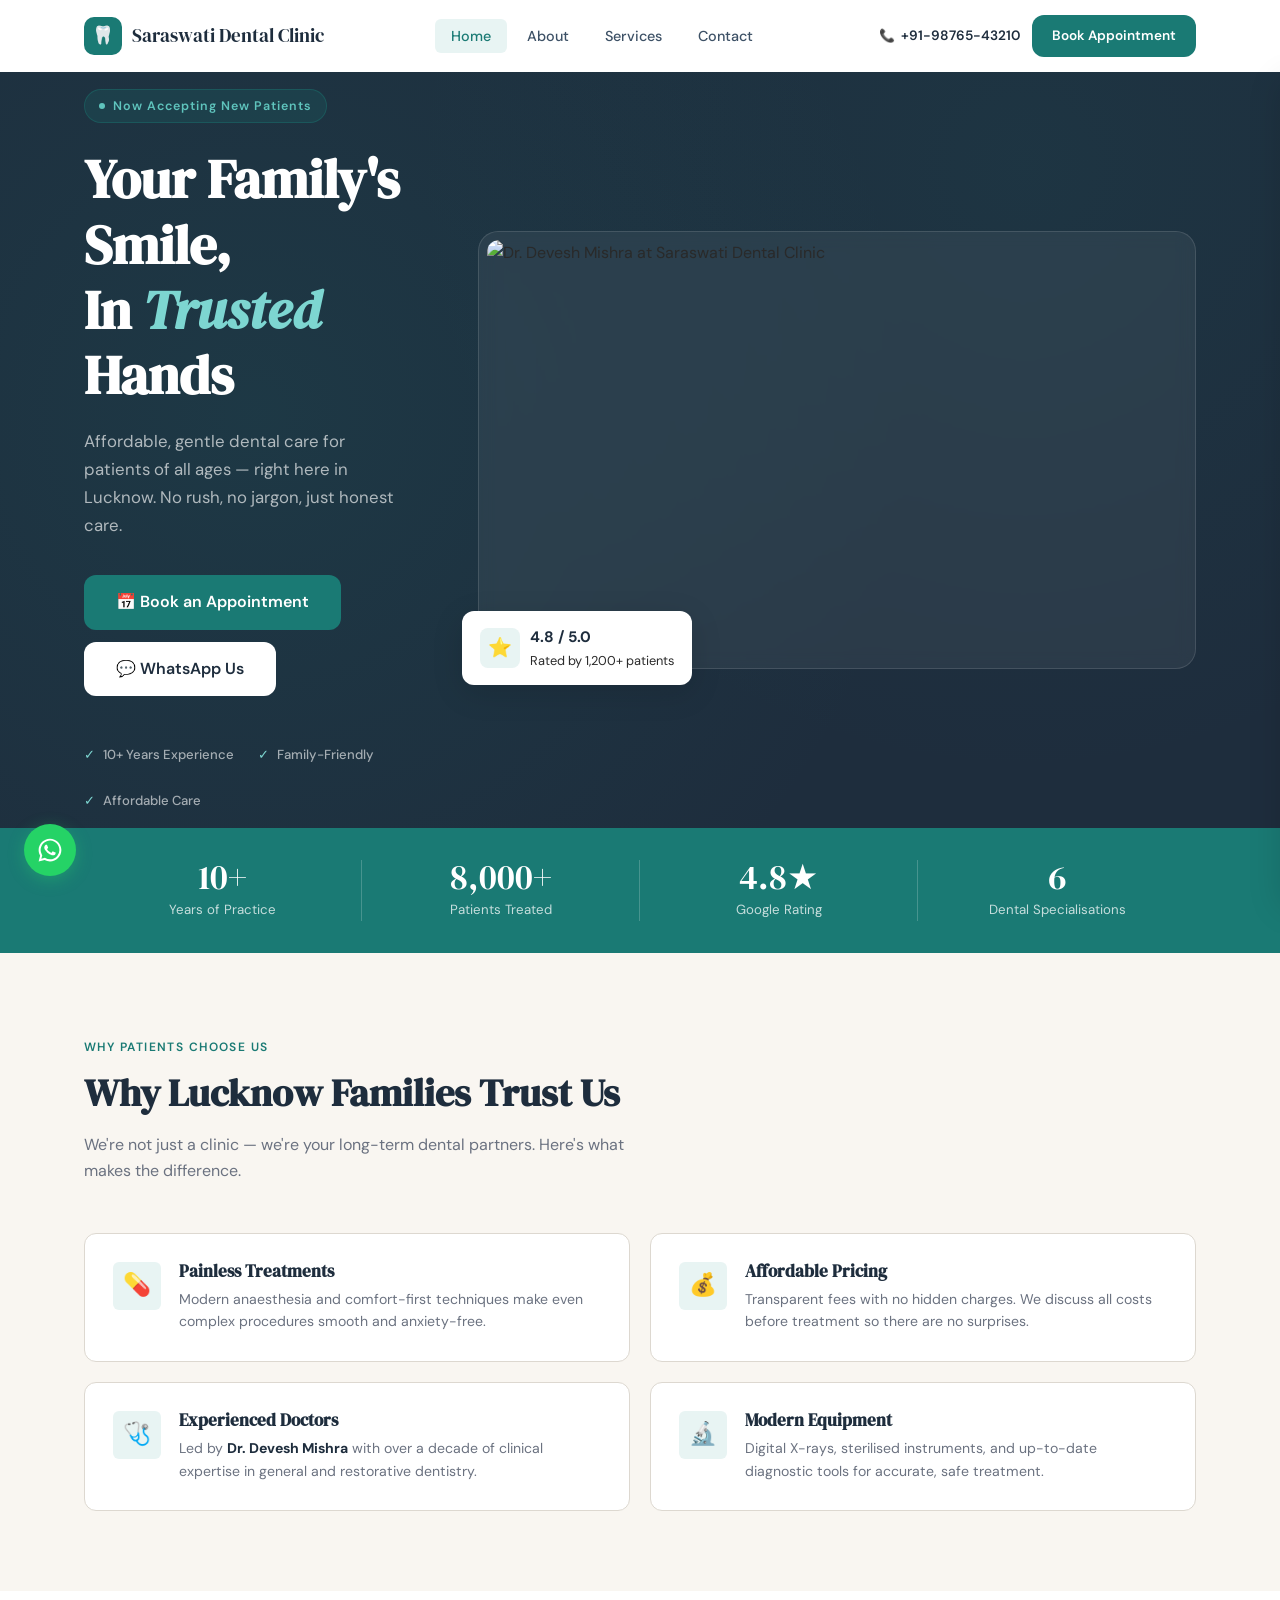
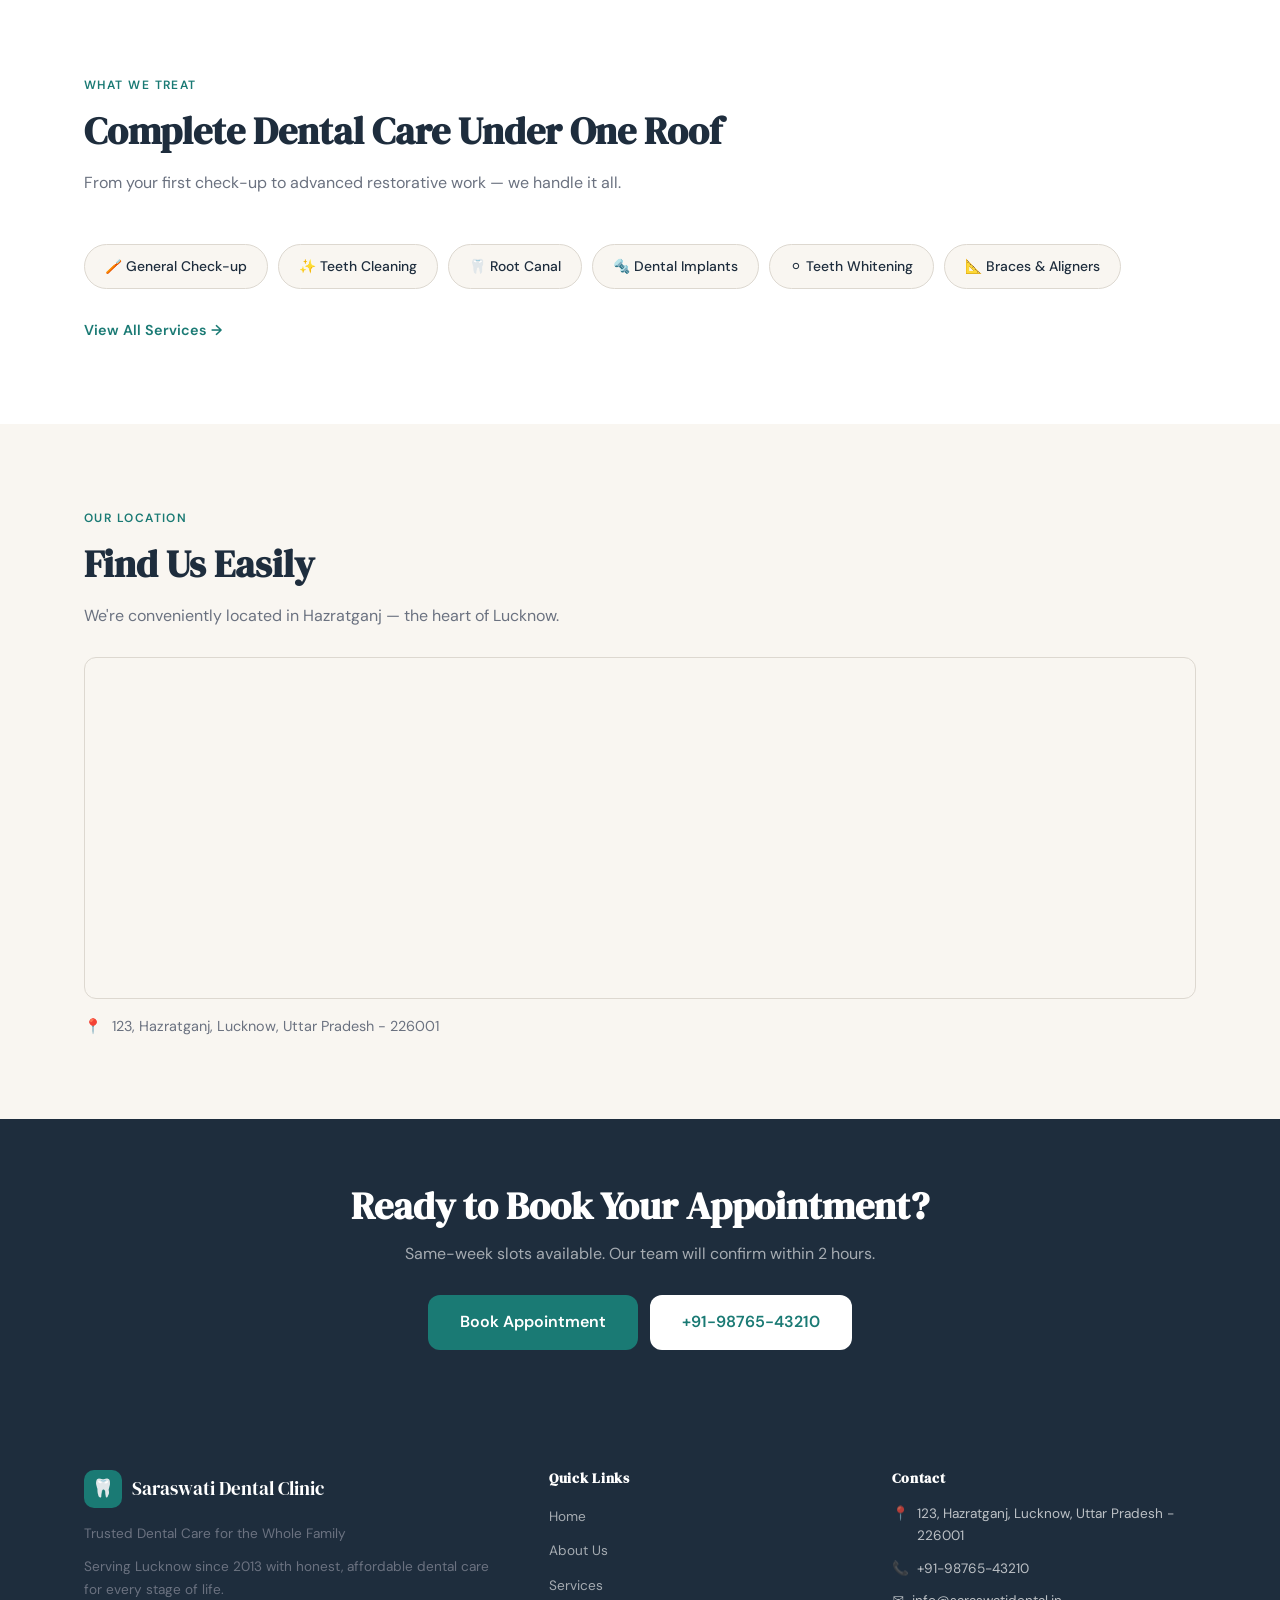
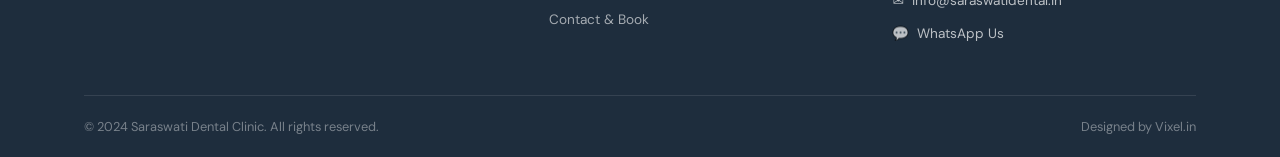
==== index.html @ aaf6c44b "Add files via upload" ====
<!DOCTYPE html>
<html lang="en">
<head>
  <meta charset="UTF-8" />
  <meta name="viewport" content="width=device-width, initial-scale=1.0" />
  <title>Saraswati Dental Clinic | Trusted Dental Care in Lucknow</title>
  <meta name="description" content="Saraswati Dental Clinic offers affordable, gentle dental care in Lucknow. From routine check-ups to advanced treatments — trusted by 8,000+ patients." />
  <link rel="stylesheet" href="style.css" />
  <link rel="preconnect" href="https://fonts.googleapis.com" />
  <link rel="preconnect" href="https://fonts.gstatic.com" crossorigin />
  <link href="https://fonts.googleapis.com/css2?family=DM+Serif+Display:ital@0;1&family=DM+Sans:wght@300;400;500;600&display=swap" rel="stylesheet" />
</head>
<body>

<!-- ═══ HEADER ═══════════════════════════════════════ -->
<header id="site-header">
  <div class="container">
    <nav class="nav-inner">
      <a href="index.html" class="nav-logo">
        <div class="logo-icon">🦷</div>
        <span data-config="businessName">Saraswati Dental</span>
      </a>

      <ul class="nav-links">
        <li><a href="index.html"   class="nav-link active">Home</a></li>
        <li><a href="about.html"   class="nav-link">About</a></li>
        <li><a href="services.html" class="nav-link">Services</a></li>
        <li><a href="contact.html" class="nav-link">Contact</a></li>
      </ul>

      <div class="nav-right">
        <a href="#" data-config-href="phone" class="nav-phone" data-config="phone">+91-98765-43210</a>
        <a href="contact.html" class="btn btn-primary" style="padding:10px 20px;font-size:0.85rem;">Book Appointment</a>
        <button class="burger" id="burger" aria-label="Toggle menu">
          <span></span><span></span><span></span>
        </button>
      </div>
    </nav>
  </div>
</header>

<div id="nav-overlay"></div>
<nav id="mobile-menu">
  <a href="index.html"    class="nav-link">Home</a>
  <a href="about.html"    class="nav-link">About</a>
  <a href="services.html" class="nav-link">Services</a>
  <a href="contact.html"  class="nav-link">Contact</a>
  <a href="contact.html"  class="btn btn-primary mobile-cta">Book Appointment</a>
  <a href="#" data-config-href="phone" class="btn btn-outline" style="margin-top:8px;" data-config="phone"></a>
</nav>

<!-- ═══ HERO ══════════════════════════════════════════ -->
<section class="hero">
  <div class="hero-bg"></div>
  <div class="hero-pattern"></div>
  <div class="container" style="width:100%">
    <div class="hero-inner">

      <div class="hero-content">
        <div class="hero-badge">Now Accepting New Patients</div>
        <h1 class="hero-title">Your Family's Smile,<br>In <em>Trusted</em> Hands</h1>
        <p class="hero-sub">Affordable, gentle dental care for patients of all ages — right here in Lucknow. No rush, no jargon, just honest care.</p>
        <div class="hero-ctas">
          <a href="contact.html" class="btn btn-primary" style="font-size:1rem;padding:14px 32px;">📅 Book an Appointment</a>
          <a href="#" data-config-href="whatsapp" class="btn btn-white" style="color:var(--slate);font-size:1rem;padding:14px 32px;">💬 WhatsApp Us</a>
        </div>
        <div class="hero-trust">
          <span class="trust-item">10+ Years Experience</span>
          <span class="trust-item">Family-Friendly</span>
          <span class="trust-item">Affordable Care</span>
        </div>
      </div>

      <div class="hero-image-col">
        <div class="hero-card">
          <img
            src="https://images.unsplash.com/photo-1606811971618-4486d14f3f99?w=700&q=75&auto=format&fit=crop"
            alt="Dr. Devesh Mishra at Saraswati Dental Clinic"
            loading="eager"
            width="700" height="420"
          />
        </div>
        <div class="hero-float-badge">
          <div class="badge-icon">⭐</div>
          <div class="badge-text">
            <strong>4.8 / 5.0</strong>
            Rated by 1,200+ patients
          </div>
        </div>
      </div>

    </div>
  </div>
</section>

<!-- ═══ STATS STRIP ════════════════════════════════════ -->
<div class="stats-strip">
  <div class="container">
    <div class="stats-grid">
      <div class="stat-item fade-in">
        <span class="stat-num">10+</span>
        <p class="stat-label">Years of Practice</p>
      </div>
      <div class="stat-item fade-in" data-delay="1">
        <span class="stat-num">8,000+</span>
        <p class="stat-label">Patients Treated</p>
      </div>
      <div class="stat-item fade-in" data-delay="2">
        <span class="stat-num">4.8★</span>
        <p class="stat-label">Google Rating</p>
      </div>
      <div class="stat-item fade-in" data-delay="3">
        <span class="stat-num">6</span>
        <p class="stat-label">Dental Specialisations</p>
      </div>
    </div>
  </div>
</div>

<!-- ═══ WHY CHOOSE US ══════════════════════════════════ -->
<section class="section why-section">
  <div class="container">
    <div class="fade-in">
      <span class="section-label">Why Patients Choose Us</span>
      <h2 class="section-title">Why Lucknow Families Trust Us</h2>
      <p class="section-sub">We're not just a clinic — we're your long-term dental partners. Here's what makes the difference.</p>
    </div>
    <div class="why-grid">
      <div class="why-card fade-in" data-delay="1">
        <div class="why-icon">💊</div>
        <div>
          <h3>Painless Treatments</h3>
          <p>Modern anaesthesia and comfort-first techniques make even complex procedures smooth and anxiety-free.</p>
        </div>
      </div>
      <div class="why-card fade-in" data-delay="2">
        <div class="why-icon">💰</div>
        <div>
          <h3>Affordable Pricing</h3>
          <p>Transparent fees with no hidden charges. We discuss all costs before treatment so there are no surprises.</p>
        </div>
      </div>
      <div class="why-card fade-in" data-delay="3">
        <div class="why-icon">🩺</div>
        <div>
          <h3>Experienced Doctors</h3>
          <p>Led by <strong style="color:var(--slate)">Dr. Devesh Mishra</strong> with over a decade of clinical expertise in general and restorative dentistry.</p>
        </div>
      </div>
      <div class="why-card fade-in" data-delay="4">
        <div class="why-icon">🔬</div>
        <div>
          <h3>Modern Equipment</h3>
          <p>Digital X-rays, sterilised instruments, and up-to-date diagnostic tools for accurate, safe treatment.</p>
        </div>
      </div>
    </div>
  </div>
</section>

<!-- ═══ SERVICES SNAPSHOT ══════════════════════════════ -->
<section class="section services-snap">
  <div class="container">
    <div class="fade-in">
      <span class="section-label">What We Treat</span>
      <h2 class="section-title">Complete Dental Care Under One Roof</h2>
      <p class="section-sub">From your first check-up to advanced restorative work — we handle it all.</p>
    </div>
    <div class="service-pills fade-in" data-delay="1">
      <span class="pill">🪥 General Check-up</span>
      <span class="pill">✨ Teeth Cleaning</span>
      <span class="pill">🦷 Root Canal</span>
      <span class="pill">🔩 Dental Implants</span>
      <span class="pill">⚪ Teeth Whitening</span>
      <span class="pill">📐 Braces &amp; Aligners</span>
    </div>
    <a href="services.html" class="view-all-link fade-in" data-delay="2">View All Services →</a>
  </div>
</section>

<!-- ═══ MAP SECTION ════════════════════════════════════ -->
<section class="section map-section">
  <div class="container">
    <div class="fade-in">
      <span class="section-label">Our Location</span>
      <h2 class="section-title">Find Us Easily</h2>
      <p class="section-sub" style="margin-bottom:28px;">We're conveniently located in Hazratganj — the heart of Lucknow.</p>
    </div>
    <div class="map-wrap fade-in" data-delay="1">
      <iframe
        data-config-map
        src="https://www.google.com/maps/embed?pb=!1m18!1m12!1m3!1d14239.80!2d80.9462!3d26.8467!2m3!1f0!2f0!3f0!3m2!1i1024!2i768!4f13.1!3m3!1m2!1s0x399bfd991f32b16b%3A0x93ccba8909978be7!2sHazratganj%2C%20Lucknow%2C%20Uttar%20Pradesh!5e0!3m2!1sen!2sin!4v1700000000000!5m2!1sen!2sin"
        allowfullscreen="" loading="lazy" referrerpolicy="no-referrer-when-downgrade"
        title="Saraswati Dental Clinic Location"
      ></iframe>
    </div>
    <p class="map-address" data-config="address">123, Hazratganj, Lucknow, Uttar Pradesh - 226001</p>
  </div>
</section>

<!-- ═══ CTA BAND ════════════════════════════════════════ -->
<section class="cta-band">
  <div class="container fade-in">
    <h2>Ready to Book Your Appointment?</h2>
    <p>Same-week slots available. Our team will confirm within 2 hours.</p>
    <div style="display:flex;gap:12px;justify-content:center;flex-wrap:wrap;">
      <a href="contact.html" class="btn btn-primary" style="font-size:1rem;padding:14px 32px;">Book Appointment</a>
      <a href="#" data-config-href="phone" class="btn btn-white" style="font-size:1rem;padding:14px 32px;" data-config="phone"></a>
    </div>
  </div>
</section>

<!-- ═══ FOOTER ═════════════════════════════════════════ -->
<footer class="site-footer">
  <div class="container">
    <div class="footer-grid">
      <div class="footer-brand">
        <div class="nav-logo" style="margin-bottom:14px;">
          <div class="logo-icon">🦷</div>
          <span data-config="businessName">Saraswati Dental Clinic</span>
        </div>
        <p data-config="tagline">Trusted Dental Care for the Whole Family</p>
        <p style="margin-top:10px;">Serving Lucknow since 2013 with honest, affordable dental care for every stage of life.</p>
      </div>
      <div class="footer-col">
        <h4>Quick Links</h4>
        <ul>
          <li><a href="index.html">Home</a></li>
          <li><a href="about.html">About Us</a></li>
          <li><a href="services.html">Services</a></li>
          <li><a href="contact.html">Contact &amp; Book</a></li>
        </ul>
      </div>
      <div class="footer-col">
        <h4>Contact</h4>
        <div class="footer-contact-item">📍 <span data-config="address">123, Hazratganj, Lucknow</span></div>
        <div class="footer-contact-item">📞 <a href="#" data-config-href="phone" data-config="phone">+91-98765-43210</a></div>
        <div class="footer-contact-item">✉️ <a href="#" data-config-href="email" data-config="email">info@saraswatidental.in</a></div>
        <div class="footer-contact-item">💬 <a href="#" data-config-href="whatsapp">WhatsApp Us</a></div>
      </div>
    </div>
    <div class="footer-bar">
      <span>© <span class="footer-year">2024</span> <span data-config="businessName">Saraswati Dental Clinic</span>. All rights reserved.</span>
      <span>Designed by <a href="https://vixel.in" target="_blank" rel="noopener">Vixel.in</a></span>
    </div>
  </div>
</footer>

<!-- Floating WhatsApp -->
<a href="#" data-config-href="whatsapp" class="wa-float" title="Chat on WhatsApp" aria-label="WhatsApp">
  <svg width="26" height="26" viewBox="0 0 32 32" fill="white" xmlns="http://www.w3.org/2000/svg">
    <path d="M16 2C8.268 2 2 8.268 2 16c0 2.493.68 4.83 1.86 6.84L2 30l7.36-1.83A13.94 13.94 0 0016 30c7.732 0 14-6.268 14-14S23.732 2 16 2zm0 25.5a11.44 11.44 0 01-5.83-1.6l-.42-.25-4.37 1.09 1.12-4.26-.28-.44A11.5 11.5 0 1116 27.5zm6.3-8.6c-.35-.17-2.06-1.01-2.38-1.13-.32-.12-.55-.17-.78.17-.23.35-.88 1.13-1.08 1.36-.2.23-.4.26-.75.09-.35-.17-1.47-.54-2.8-1.73-1.03-.92-1.73-2.06-1.93-2.41-.2-.35-.02-.54.15-.71.16-.16.35-.41.52-.62.17-.21.23-.35.35-.58.12-.23.06-.44-.03-.62-.09-.17-.78-1.88-1.07-2.57-.28-.68-.57-.58-.78-.59h-.66c-.23 0-.6.09-.92.44-.32.35-1.2 1.17-1.2 2.86s1.23 3.32 1.4 3.55c.17.23 2.43 3.7 5.88 5.19.82.35 1.46.56 1.96.72.82.26 1.57.22 2.16.13.66-.1 2.06-.84 2.35-1.66.29-.82.29-1.52.2-1.66-.09-.14-.32-.23-.67-.4z"/>
  </svg>
</a>

<script src="main.js"></script>
</body>
</html>
---- style.css ----
/* ===================================================
   SARASWATI DENTAL CLINIC — STARTER TIER
   Color Psychology: Teal (trust, health, calm) +
   Warm Ivory (cleanliness, comfort) + Slate (authority)
   =================================================== */

@import url('https://fonts.googleapis.com/css2?family=DM+Serif+Display:ital@0;1&family=DM+Sans:wght@300;400;500;600&display=swap');

/* ─── DESIGN TOKENS ─────────────────────────────── */
:root {
  --teal:        #1A7A74;
  --teal-dark:   #145F5A;
  --teal-light:  #E8F4F3;
  --slate:       #1E2D3D;
  --slate-mid:   #3D5166;
  --ivory:       #F9F6F1;
  --white:       #FFFFFF;
  --warm-grey:   #EEE9E2;
  --border:      #DDD8D0;
  --text:        #2A2A2A;
  --text-muted:  #6B7280;
  --coral:       #D4634A;
  --coral-light: #FDF1EE;
  --success:     #1A7A74;

  --font-heading: 'DM Serif Display', Georgia, serif;
  --font-body:    'DM Sans', system-ui, sans-serif;

  --radius-sm:  6px;
  --radius-md:  12px;
  --radius-lg:  20px;
  --radius-xl:  32px;

  --shadow-sm: 0 1px 3px rgba(0,0,0,0.08);
  --shadow-md: 0 4px 16px rgba(0,0,0,0.10);
  --shadow-lg: 0 8px 32px rgba(0,0,0,0.12);

  --max-w: 1160px;
  --nav-h: 72px;
}

/* ─── RESET ─────────────────────────────────────── */
*, *::before, *::after { box-sizing: border-box; margin: 0; padding: 0; }
html { scroll-behavior: smooth; font-size: 16px; }
body { font-family: var(--font-body); color: var(--text); background: var(--white); line-height: 1.65; -webkit-font-smoothing: antialiased; }
img { display: block; max-width: 100%; }
a { text-decoration: none; color: inherit; }
ul { list-style: none; }
button { cursor: pointer; border: none; background: none; font-family: inherit; }
input, select, textarea { font-family: inherit; }
.no-scroll { overflow: hidden; }

/* ─── LAYOUT ─────────────────────────────────────── */
.container { max-width: var(--max-w); margin: 0 auto; padding: 0 24px; }
.section { padding: 80px 0; }
.section-sm { padding: 56px 0; }

/* ─── TYPOGRAPHY ─────────────────────────────────── */
h1,h2,h3,h4 { font-family: var(--font-heading); line-height: 1.2; }
h1 { font-size: clamp(2rem, 5vw, 3.2rem); }
h2 { font-size: clamp(1.6rem, 3.5vw, 2.4rem); }
h3 { font-size: 1.25rem; }
p  { color: var(--text-muted); }

.section-label {
  display: inline-block;
  font-size: 0.75rem;
  font-weight: 600;
  letter-spacing: 0.12em;
  text-transform: uppercase;
  color: var(--teal);
  margin-bottom: 12px;
}
.section-title { color: var(--slate); margin-bottom: 16px; }
.section-sub   { max-width: 540px; margin-bottom: 48px; }

/* ─── SCROLL ANIMATIONS ──────────────────────────── */
.fade-in { opacity: 0; transform: translateY(24px); transition: opacity 0.6s ease, transform 0.6s ease; }
.fade-in.visible { opacity: 1; transform: translateY(0); }
.fade-in[data-delay="1"] { transition-delay: 0.1s; }
.fade-in[data-delay="2"] { transition-delay: 0.2s; }
.fade-in[data-delay="3"] { transition-delay: 0.3s; }
.fade-in[data-delay="4"] { transition-delay: 0.4s; }
.fade-in[data-delay="5"] { transition-delay: 0.5s; }

/* ─── BUTTONS ────────────────────────────────────── */
.btn {
  display: inline-flex; align-items: center; gap: 8px;
  padding: 13px 28px; border-radius: var(--radius-md);
  font-size: 0.9rem; font-weight: 600; transition: all 0.2s ease;
}
.btn-primary {
  background: var(--teal); color: var(--white);
}
.btn-primary:hover { background: var(--teal-dark); transform: translateY(-1px); box-shadow: 0 4px 12px rgba(26,122,116,0.3); }

.btn-outline {
  background: transparent; color: var(--teal);
  border: 2px solid var(--teal);
}
.btn-outline:hover { background: var(--teal); color: var(--white); }

.btn-white {
  background: var(--white); color: var(--teal);
}
.btn-white:hover { background: var(--ivory); }

.btn-coral { background: var(--coral); color: var(--white); }
.btn-coral:hover { background: #bf5540; transform: translateY(-1px); }

/* ─── HEADER / NAV ───────────────────────────────── */
#site-header {
  position: fixed; top: 0; left: 0; right: 0; z-index: 1000;
  height: var(--nav-h);
  background: var(--white);
  border-bottom: 1px solid transparent;
  transition: border-color 0.3s, box-shadow 0.3s;
}
#site-header.scrolled {
  border-color: var(--border);
  box-shadow: var(--shadow-sm);
}
.nav-inner {
  height: var(--nav-h); display: flex; align-items: center;
  justify-content: space-between; gap: 32px;
}
.nav-logo {
  display: flex; align-items: center; gap: 10px;
  font-family: var(--font-heading); font-size: 1.2rem; color: var(--slate);
}
.nav-logo .logo-icon {
  width: 38px; height: 38px; background: var(--teal);
  border-radius: 10px; display: flex; align-items: center;
  justify-content: center; font-size: 1.1rem;
}
.nav-links {
  display: flex; align-items: center; gap: 4px;
}
.nav-link {
  padding: 8px 16px; border-radius: var(--radius-sm);
  font-size: 0.9rem; font-weight: 500; color: var(--slate-mid);
  transition: color 0.2s, background 0.2s;
}
.nav-link:hover, .nav-link.active { color: var(--teal); background: var(--teal-light); }
.nav-right { display: flex; align-items: center; gap: 12px; }
.nav-phone {
  font-size: 0.85rem; font-weight: 600; color: var(--slate);
  display: flex; align-items: center; gap: 6px;
}
.nav-phone::before { content: '📞'; font-size: 0.8rem; }

/* Burger */
.burger {
  display: none; flex-direction: column; justify-content: center;
  gap: 5px; width: 36px; height: 36px; padding: 4px;
}
.burger span {
  display: block; height: 2px; background: var(--slate);
  border-radius: 2px; transition: all 0.3s ease;
}
.burger.open span:nth-child(1) { transform: rotate(45deg) translate(5px, 5px); }
.burger.open span:nth-child(2) { opacity: 0; }
.burger.open span:nth-child(3) { transform: rotate(-45deg) translate(5px, -5px); }

/* Mobile menu */
#nav-overlay {
  display: none; position: fixed; inset: 0; background: rgba(30,45,61,0.5);
  z-index: 999; backdrop-filter: blur(2px);
}
#nav-overlay.open { display: block; }
#mobile-menu {
  position: fixed; top: var(--nav-h); right: 0; bottom: 0;
  width: 280px; background: var(--white); z-index: 1001;
  padding: 24px; display: flex; flex-direction: column; gap: 4px;
  transform: translateX(100%); transition: transform 0.3s ease;
  box-shadow: var(--shadow-lg);
}
#mobile-menu.open { transform: translateX(0); }
#mobile-menu .nav-link {
  display: block; padding: 14px 16px; font-size: 1rem;
  border-bottom: 1px solid var(--border);
}
.mobile-cta { margin-top: 16px; }

/* ─── HERO ───────────────────────────────────────── */
.hero {
  position: relative; min-height: 92vh;
  display: flex; align-items: center;
  padding-top: var(--nav-h);
  overflow: hidden;
  background: var(--slate);
}
.hero-bg {
  position: absolute; inset: 0;
  background-image: url('https://images.unsplash.com/photo-1629909613654-28e377c37b09?w=1400&q=75&auto=format&fit=crop');
  background-size: cover; background-position: center;
  opacity: 0.18;
}
.hero-pattern {
  position: absolute; inset: 0;
  background-image: radial-gradient(circle at 20% 50%, rgba(26,122,116,0.15) 0%, transparent 60%),
                    radial-gradient(circle at 80% 20%, rgba(26,122,116,0.1) 0%, transparent 50%);
}
.hero-inner {
  position: relative; z-index: 1;
  display: grid; grid-template-columns: 1fr 1fr; gap: 64px; align-items: center;
}
.hero-badge {
  display: inline-flex; align-items: center; gap: 8px;
  background: rgba(26,122,116,0.2); border: 1px solid rgba(26,122,116,0.4);
  color: #5FC4BD; font-size: 0.78rem; font-weight: 600;
  letter-spacing: 0.08em; padding: 6px 14px; border-radius: 100px;
  margin-bottom: 24px;
}
.hero-badge::before { content: ''; width: 6px; height: 6px; border-radius: 50%; background: #5FC4BD; animation: pulse 2s infinite; }
@keyframes pulse { 0%,100%{opacity:1;transform:scale(1)} 50%{opacity:0.5;transform:scale(1.4)} }

.hero-title { color: var(--white); margin-bottom: 20px; font-size: clamp(2rem, 4.5vw, 3.4rem); }
.hero-title em { font-style: italic; color: #7DD6D1; }
.hero-sub { color: rgba(255,255,255,0.65); font-size: 1.05rem; margin-bottom: 36px; max-width: 460px; }
.hero-ctas { display: flex; gap: 12px; flex-wrap: wrap; margin-bottom: 48px; }
.hero-trust {
  display: flex; gap: 24px; flex-wrap: wrap;
}
.trust-item {
  display: flex; align-items: center; gap: 8px;
  color: rgba(255,255,255,0.6); font-size: 0.82rem; font-weight: 500;
}
.trust-item::before { content: '✓'; color: #7DD6D1; font-weight: 700; }

.hero-image-col { position: relative; }
.hero-card {
  background: rgba(255,255,255,0.06); border: 1px solid rgba(255,255,255,0.12);
  border-radius: var(--radius-lg); padding: 8px; backdrop-filter: blur(8px);
}
.hero-card img {
  border-radius: calc(var(--radius-lg) - 8px); width: 100%;
  height: 420px; object-fit: cover; object-position: center top;
}
.hero-float-badge {
  position: absolute; bottom: -16px; left: -16px;
  background: var(--white); border-radius: var(--radius-md);
  padding: 14px 18px; box-shadow: var(--shadow-lg);
  display: flex; align-items: center; gap: 10px;
}
.hero-float-badge .badge-icon {
  width: 40px; height: 40px; background: var(--teal-light);
  border-radius: 8px; display: flex; align-items: center; justify-content: center; font-size: 1.2rem;
}
.hero-float-badge .badge-text { font-size: 0.8rem; }
.hero-float-badge .badge-text strong { display: block; color: var(--slate); font-size: 0.95rem; }

/* ─── STATS STRIP ────────────────────────────────── */
.stats-strip {
  background: var(--teal);
  padding: 32px 0;
}
.stats-grid {
  display: grid; grid-template-columns: repeat(4, 1fr); gap: 0;
}
.stat-item {
  text-align: center; padding: 0 24px;
  border-right: 1px solid rgba(255,255,255,0.2);
}
.stat-item:last-child { border-right: none; }
.stat-num {
  font-family: var(--font-heading); font-size: 2.2rem;
  color: var(--white); display: block; line-height: 1;
}
.stat-label { color: rgba(255,255,255,0.75); font-size: 0.83rem; margin-top: 4px; }

/* ─── WHY CHOOSE US ──────────────────────────────── */
.why-section { background: var(--ivory); }
.why-grid {
  display: grid; grid-template-columns: repeat(2, 1fr); gap: 20px;
  margin-top: 48px;
}
.why-card {
  background: var(--white); border-radius: var(--radius-md);
  padding: 28px; border: 1px solid var(--border);
  display: flex; gap: 18px; align-items: flex-start;
  transition: box-shadow 0.2s, transform 0.2s;
}
.why-card:hover { box-shadow: var(--shadow-md); transform: translateY(-2px); }
.why-icon {
  width: 48px; height: 48px; min-width: 48px;
  background: var(--teal-light); border-radius: var(--radius-sm);
  display: flex; align-items: center; justify-content: center; font-size: 1.4rem;
}
.why-card h3 { color: var(--slate); margin-bottom: 6px; font-size: 1.05rem; }
.why-card p  { font-size: 0.88rem; line-height: 1.6; }

/* ─── SERVICES SNAPSHOT ──────────────────────────── */
.services-snap { background: var(--white); }
.service-pills {
  display: flex; flex-wrap: wrap; gap: 10px; margin-bottom: 28px;
}
.pill {
  padding: 10px 20px; border-radius: 100px;
  background: var(--ivory); border: 1px solid var(--border);
  color: var(--slate); font-size: 0.87rem; font-weight: 500;
  transition: all 0.2s ease;
}
.pill:hover { background: var(--teal); border-color: var(--teal); color: var(--white); }
.view-all-link {
  color: var(--teal); font-weight: 600; font-size: 0.9rem;
  display: inline-flex; align-items: center; gap: 6px;
  transition: gap 0.2s;
}
.view-all-link:hover { gap: 10px; }

/* ─── MAP SECTION ────────────────────────────────── */
.map-section { background: var(--ivory); }
.map-wrap { border-radius: var(--radius-md); overflow: hidden; border: 1px solid var(--border); }
.map-wrap iframe { display: block; width: 100%; height: 340px; border: 0; }
.map-address {
  display: flex; align-items: center; gap: 10px;
  margin-top: 16px; color: var(--text-muted); font-size: 0.9rem;
}
.map-address::before { content: '📍'; }

/* ─── CTA BAND ───────────────────────────────────── */
.cta-band {
  background: var(--slate);
  padding: 64px 0;
  text-align: center;
}
.cta-band h2 { color: var(--white); margin-bottom: 12px; }
.cta-band p  { color: rgba(255,255,255,0.6); margin-bottom: 28px; }

/* ─── PAGE HERO (inner pages) ────────────────────── */
.page-hero {
  background: var(--slate);
  padding: calc(var(--nav-h) + 48px) 0 48px;
  position: relative; overflow: hidden;
}
.page-hero::before {
  content: ''; position: absolute; inset: 0;
  background: radial-gradient(ellipse at 80% 50%, rgba(26,122,116,0.2) 0%, transparent 60%);
}
.page-hero .container { position: relative; }
.page-hero h1 { color: var(--white); margin-bottom: 10px; }
.breadcrumb { display: flex; gap: 6px; align-items: center; font-size: 0.82rem; color: rgba(255,255,255,0.5); }
.breadcrumb a { color: rgba(255,255,255,0.65); }
.breadcrumb span { color: rgba(255,255,255,0.3); }
.breadcrumb .current { color: #7DD6D1; }

/* ─── ABOUT PAGE ─────────────────────────────────── */
.about-story { background: var(--white); }
.two-col {
  display: grid; grid-template-columns: 1fr 1fr; gap: 56px; align-items: center;
}
.about-img {
  border-radius: var(--radius-lg); overflow: hidden;
  box-shadow: var(--shadow-lg);
}
.about-img img { width: 100%; height: 420px; object-fit: cover; }
.about-text h2 { color: var(--slate); margin-bottom: 16px; }
.about-text p  { margin-bottom: 14px; line-height: 1.75; }
.about-checklist { margin-top: 20px; display: flex; flex-direction: column; gap: 8px; }
.about-checklist li {
  display: flex; gap: 10px; align-items: flex-start;
  font-size: 0.88rem; color: var(--text-muted);
}
.about-checklist li::before { content: '✓'; color: var(--teal); font-weight: 700; flex-shrink: 0; margin-top: 1px; }

.stats-section { background: var(--teal); padding: 48px 0; }
.stats-dark {
  display: grid; grid-template-columns: repeat(4, 1fr);
  gap: 0; text-align: center;
}
.stats-dark .stat-item { border-right-color: rgba(255,255,255,0.2); }

.values-section { background: var(--ivory); }
.values-grid {
  display: grid; grid-template-columns: repeat(3, 1fr); gap: 28px; margin-top: 48px;
}
.value-card {
  background: var(--white); border-radius: var(--radius-md); padding: 32px 24px;
  text-align: center; border: 1px solid var(--border);
}
.value-icon { font-size: 2.4rem; margin-bottom: 14px; }
.value-card h3 { color: var(--slate); margin-bottom: 8px; }
.value-card p  { font-size: 0.87rem; }

.team-section { background: var(--white); }
.team-grid {
  display: grid; grid-template-columns: repeat(3, 1fr); gap: 24px; margin-top: 48px;
}
.doctor-card {
  border: 1px solid var(--border); border-radius: var(--radius-md); overflow: hidden;
  transition: box-shadow 0.2s, transform 0.2s;
}
.doctor-card:hover { box-shadow: var(--shadow-md); transform: translateY(-3px); }
.doctor-card img { width: 100%; height: 240px; object-fit: cover; object-position: center top; }
.doctor-info { padding: 20px; }
.doctor-info h3 { color: var(--slate); font-size: 1.05rem; margin-bottom: 4px; }
.doctor-info .qual { color: var(--teal); font-size: 0.78rem; font-weight: 600; margin-bottom: 4px; }
.doctor-info .spec { color: var(--text-muted); font-size: 0.83rem; }

/* ─── SERVICES PAGE ──────────────────────────────── */
.services-section { background: var(--white); }
.services-grid {
  display: grid; grid-template-columns: repeat(3, 1fr); gap: 24px; margin-top: 48px;
}
.service-card {
  border: 1px solid var(--border); border-radius: var(--radius-md); padding: 28px;
  transition: box-shadow 0.2s, transform 0.2s, border-color 0.2s;
  display: flex; flex-direction: column;
}
.service-card:hover { box-shadow: var(--shadow-md); transform: translateY(-3px); border-color: var(--teal); }
.service-card-icon {
  width: 56px; height: 56px; background: var(--teal-light);
  border-radius: var(--radius-sm); display: flex; align-items: center;
  justify-content: center; font-size: 1.6rem; margin-bottom: 16px;
}
.service-card h3 { color: var(--slate); margin-bottom: 10px; }
.service-card p  { font-size: 0.87rem; margin-bottom: 20px; flex: 1; }
.service-link {
  color: var(--teal); font-weight: 600; font-size: 0.85rem;
  display: inline-flex; align-items: center; gap: 6px;
  transition: gap 0.2s;
}
.service-link:hover { gap: 10px; }

.pricing-note-section { background: var(--ivory); text-align: center; }
.pricing-note-section .section-sub { margin: 0 auto 28px; }

/* ─── CONTACT PAGE ───────────────────────────────── */
.contact-section { background: var(--white); }
.contact-grid {
  display: grid; grid-template-columns: 1fr 1.2fr; gap: 48px;
}
.contact-info-col { display: flex; flex-direction: column; gap: 0; }
.contact-info-card {
  background: var(--ivory); border-radius: var(--radius-md); padding: 28px;
  border: 1px solid var(--border); margin-bottom: 20px;
}
.contact-info-card h3 { color: var(--slate); margin-bottom: 16px; font-size: 1.1rem; }
.contact-item {
  display: flex; gap: 12px; align-items: flex-start; margin-bottom: 14px;
}
.contact-item:last-child { margin-bottom: 0; }
.contact-item-icon {
  width: 36px; height: 36px; background: var(--teal-light);
  border-radius: 8px; display: flex; align-items: center; justify-content: center; font-size: 0.9rem;
  flex-shrink: 0;
}
.contact-item-text strong { display: block; color: var(--slate); font-size: 0.85rem; margin-bottom: 2px; }
.contact-item-text a, .contact-item-text span { color: var(--text-muted); font-size: 0.85rem; }
.contact-item-text a:hover { color: var(--teal); }

.hours-card {
  background: var(--white); border: 1px solid var(--border); border-radius: var(--radius-md); padding: 24px;
}
.hours-card h3 { color: var(--slate); margin-bottom: 14px; font-size: 1.1rem; }
.hours-row {
  display: flex; justify-content: space-between; padding: 8px 0;
  border-bottom: 1px solid var(--border); font-size: 0.85rem;
}
.hours-row:last-child { border-bottom: none; }
.hours-row .day { font-weight: 600; color: var(--slate); }
.hours-row .time { color: var(--text-muted); }
.hours-row.emergency .time { color: var(--coral); font-weight: 600; }

.form-card {
  background: var(--ivory); border: 1px solid var(--border);
  border-radius: var(--radius-md); padding: 32px;
}
.form-card h2 { color: var(--slate); margin-bottom: 24px; font-size: 1.5rem; }
.form-group { margin-bottom: 16px; }
.form-group label {
  display: block; font-size: 0.82rem; font-weight: 600;
  color: var(--slate); margin-bottom: 6px;
}
.form-group input,
.form-group select,
.form-group textarea {
  width: 100%; padding: 11px 14px; border-radius: var(--radius-sm);
  border: 1.5px solid var(--border); background: var(--white);
  color: var(--text); font-size: 0.9rem; transition: border-color 0.2s;
}
.form-group input:focus,
.form-group select:focus,
.form-group textarea:focus {
  outline: none; border-color: var(--teal);
}
.form-group input.error,
.form-group select.error,
.form-group textarea.error {
  border-color: var(--coral);
}
.form-group textarea { resize: vertical; min-height: 100px; }
.form-row { display: grid; grid-template-columns: 1fr 1fr; gap: 14px; }
.btn-submit {
  width: 100%; padding: 14px; background: var(--teal); color: var(--white);
  border-radius: var(--radius-md); font-size: 0.95rem; font-weight: 600;
  transition: all 0.2s; margin-top: 4px;
}
.btn-submit:hover { background: var(--teal-dark); transform: translateY(-1px); }

.form-success {
  text-align: center; padding: 40px 20px;
}
.success-icon {
  width: 64px; height: 64px; background: var(--teal-light);
  border-radius: 50%; display: flex; align-items: center; justify-content: center;
  font-size: 1.8rem; color: var(--teal); margin: 0 auto 16px; font-weight: 700;
}
.form-success h3 { color: var(--slate); margin-bottom: 8px; }
.form-success p  { font-size: 0.9rem; }

.emergency-band {
  background: #7A1A1A; padding: 28px 0;
}
.emergency-inner {
  display: flex; align-items: center; justify-content: space-between; gap: 24px;
}
.emergency-inner p { color: rgba(255,255,255,0.85); font-size: 0.95rem; }
.emergency-inner h3 { color: var(--white); font-family: var(--font-heading); font-size: 1.3rem; }

/* ─── FLOATING WHATSAPP ──────────────────────────── */
.wa-float {
  position: fixed; bottom: 24px; left: 24px; z-index: 999;
  width: 52px; height: 52px; border-radius: 50%;
  background: #25D366; box-shadow: 0 4px 16px rgba(37,211,102,0.35);
  display: flex; align-items: center; justify-content: center;
  font-size: 1.5rem; transition: transform 0.2s, box-shadow 0.2s;
}
.wa-float:hover { transform: scale(1.08); box-shadow: 0 6px 20px rgba(37,211,102,0.45); }

/* ─── FOOTER ─────────────────────────────────────── */
.site-footer {
  background: var(--slate); color: rgba(255,255,255,0.7);
  padding: 56px 0 0;
}
.footer-grid {
  display: grid; grid-template-columns: 1.4fr 1fr 1fr; gap: 40px;
  padding-bottom: 40px; border-bottom: 1px solid rgba(255,255,255,0.1);
}
.footer-brand .nav-logo { margin-bottom: 14px; }
.footer-brand .nav-logo span { color: var(--white); }
.footer-brand p { font-size: 0.85rem; line-height: 1.7; }
.footer-col h4 { color: var(--white); font-size: 0.9rem; font-weight: 600; margin-bottom: 16px; letter-spacing: 0.05em; }
.footer-col ul { display: flex; flex-direction: column; gap: 8px; }
.footer-col ul li a { font-size: 0.85rem; color: rgba(255,255,255,0.6); transition: color 0.2s; }
.footer-col ul li a:hover { color: #7DD6D1; }
.footer-contact-item { display: flex; gap: 8px; align-items: flex-start; margin-bottom: 10px; font-size: 0.85rem; }
.footer-contact-item a:hover { color: #7DD6D1; }
.footer-bar {
  padding: 20px 0; display: flex;
  justify-content: space-between; align-items: center;
  font-size: 0.8rem; color: rgba(255,255,255,0.4);
}
.footer-bar a { color: rgba(255,255,255,0.4); }
.footer-bar a:hover { color: rgba(255,255,255,0.7); }

/* ─── RESPONSIVE ─────────────────────────────────── */
@media (max-width: 900px) {
  .nav-links, .nav-phone { display: none; }
  .burger { display: flex; }
  .hero-inner { grid-template-columns: 1fr; }
  .hero-image-col { display: none; }
  .stats-grid, .stats-dark { grid-template-columns: repeat(2, 1fr); }
  .stat-item:nth-child(2) { border-right: none; }
  .stat-item:nth-child(3) { border-top: 1px solid rgba(255,255,255,0.2); }
  .why-grid { grid-template-columns: 1fr; }
  .two-col { grid-template-columns: 1fr; }
  .values-grid { grid-template-columns: 1fr 1fr; }
  .team-grid { grid-template-columns: 1fr 1fr; }
  .services-grid { grid-template-columns: 1fr 1fr; }
  .contact-grid { grid-template-columns: 1fr; }
  .footer-grid { grid-template-columns: 1fr 1fr; }
  .emergency-inner { flex-direction: column; text-align: center; }
}

@media (max-width: 600px) {
  .section { padding: 56px 0; }
  .hero { min-height: 80vh; }
  .stats-grid, .stats-dark { grid-template-columns: 1fr 1fr; }
  .hero-ctas { flex-direction: column; }
  .why-grid { grid-template-columns: 1fr; }
  .values-grid { grid-template-columns: 1fr; }
  .team-grid { grid-template-columns: 1fr; }
  .services-grid { grid-template-columns: 1fr; }
  .footer-grid { grid-template-columns: 1fr; }
  .footer-bar { flex-direction: column; gap: 6px; text-align: center; }
  .form-row { grid-template-columns: 1fr; }
}
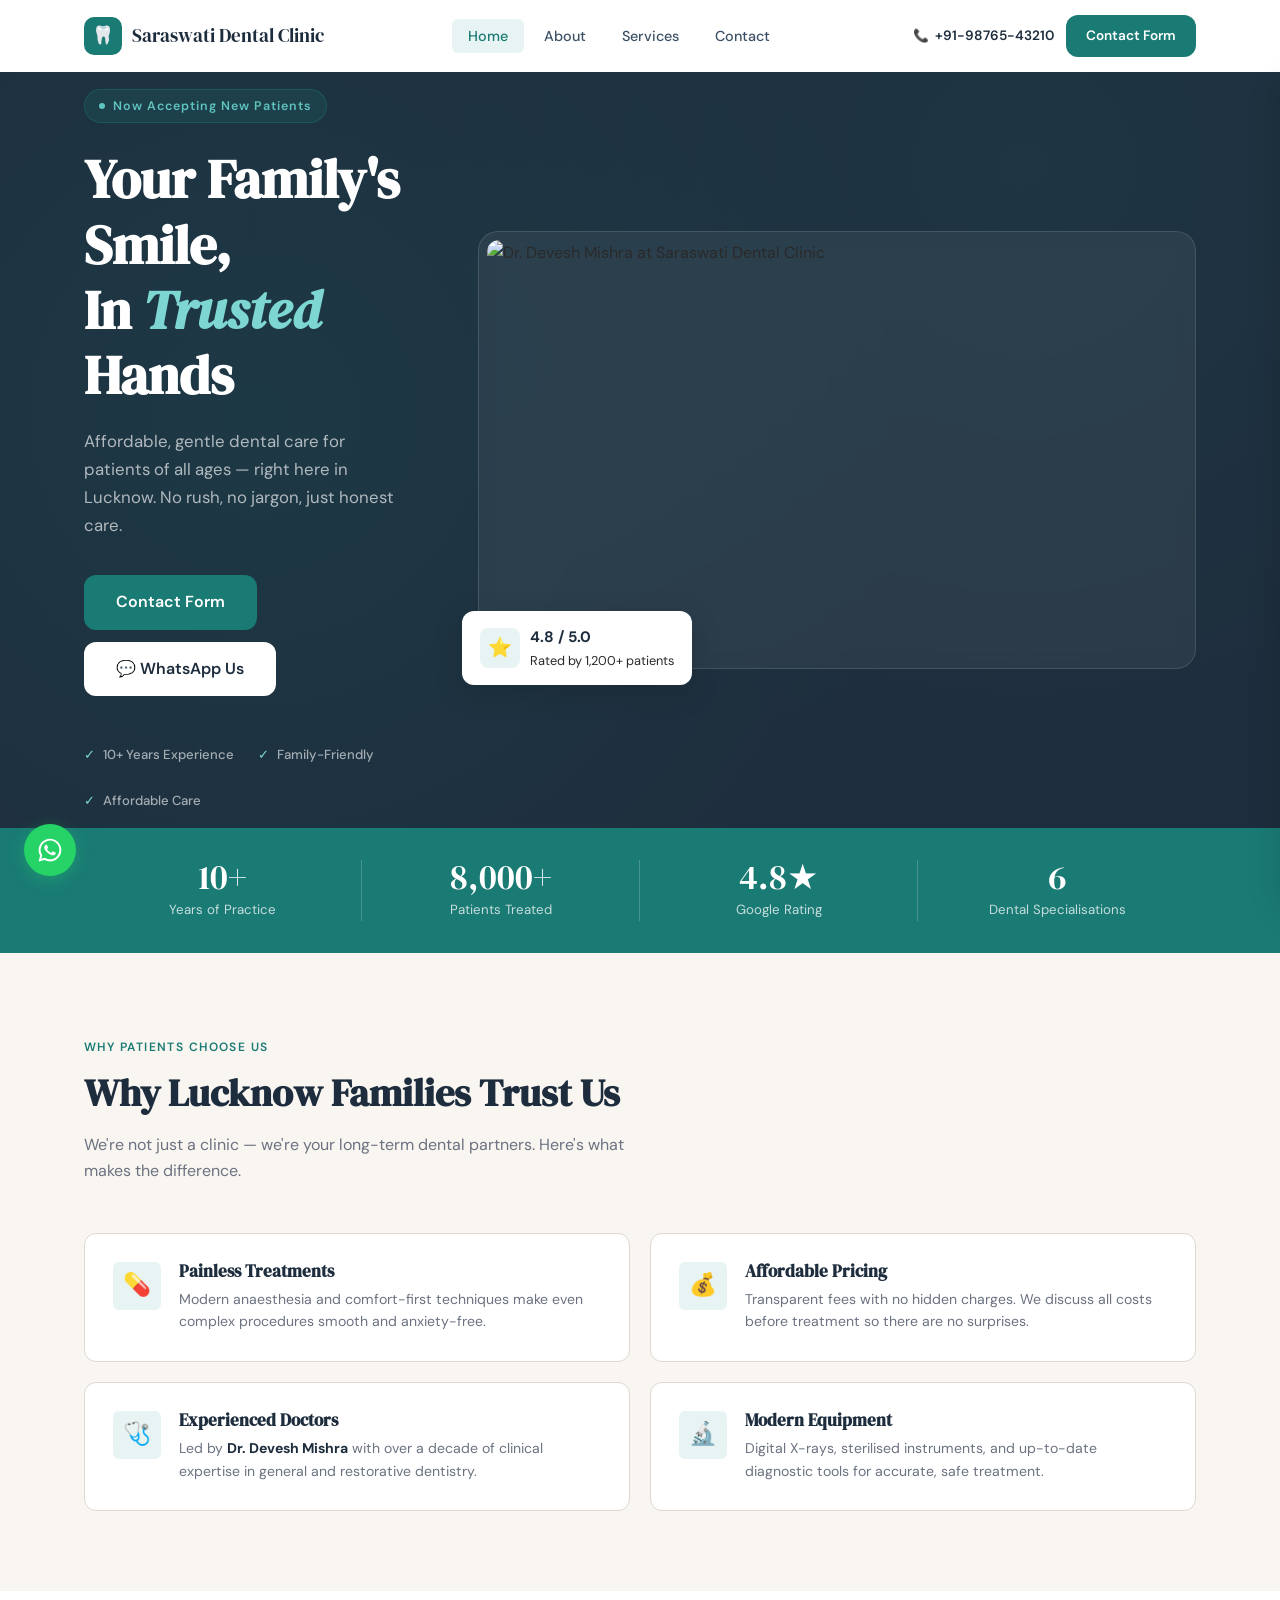
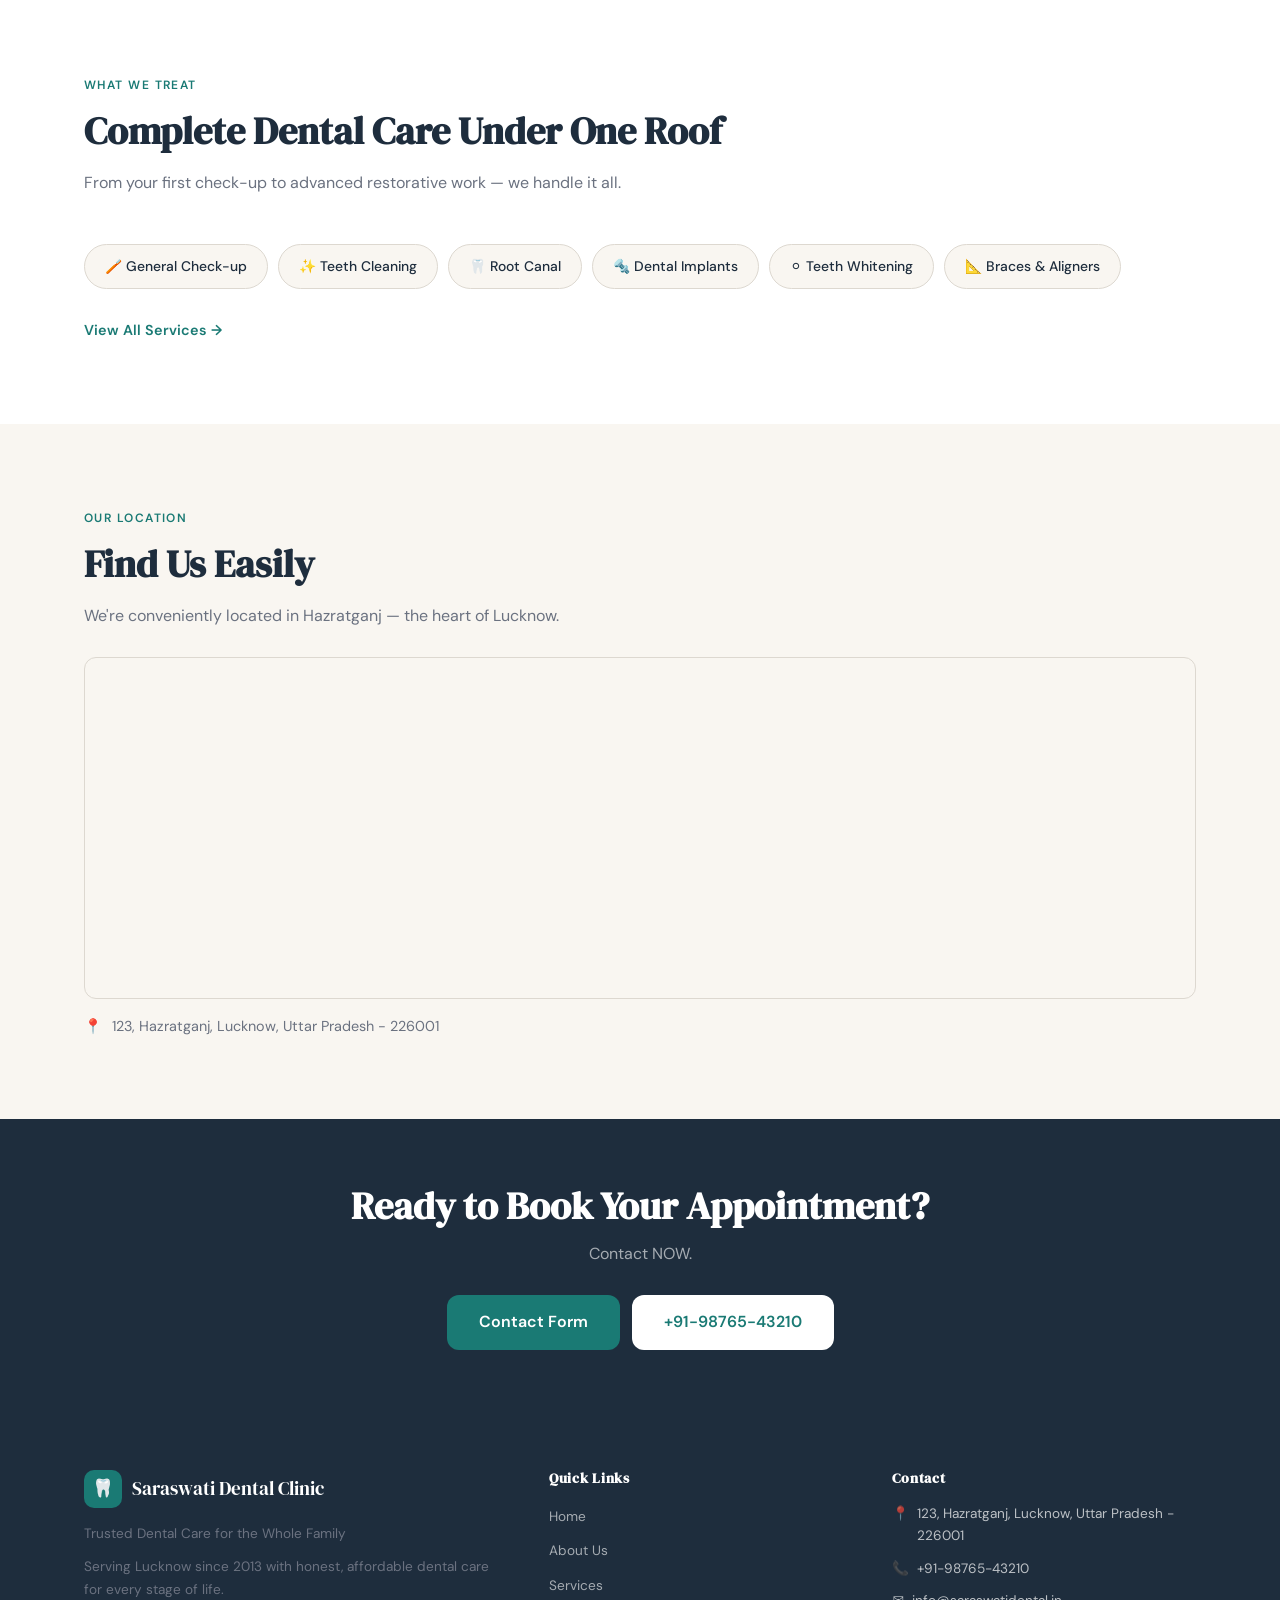
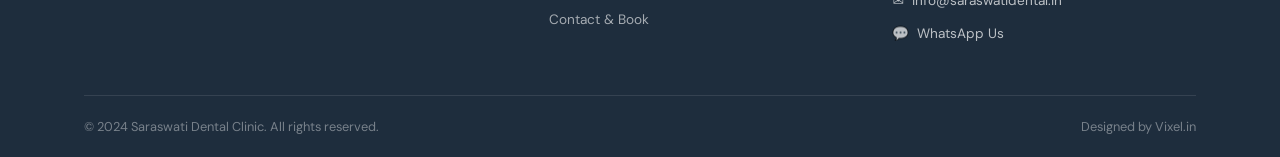
==== commit 189beeb8: "Update index.html" ====
--- a/index.html
+++ b/index.html
@@ -29,8 +29,8 @@
       </ul>
 
       <div class="nav-right">
-        <a href="#" data-config-href="phone" class="nav-phone" data-config="phone">+91-98765-43210</a>
-        <a href="contact.html" class="btn btn-primary" style="padding:10px 20px;font-size:0.85rem;">Book Appointment</a>
+        <a href="#" data-config-href="phone" class="nav-phone" data-config="phone">+91-98765-XXXXX</a>
+        <a href="contact.html" class="btn btn-primary" style="padding:10px 20px;font-size:0.85rem;">Contact Form</a>
         <button class="burger" id="burger" aria-label="Toggle menu">
           <span></span><span></span><span></span>
         </button>
@@ -45,7 +45,7 @@
   <a href="about.html"    class="nav-link">About</a>
   <a href="services.html" class="nav-link">Services</a>
   <a href="contact.html"  class="nav-link">Contact</a>
-  <a href="contact.html"  class="btn btn-primary mobile-cta">Book Appointment</a>
+  <a href="contact.html"  class="btn btn-primary mobile-cta">Contact Form</a>
   <a href="#" data-config-href="phone" class="btn btn-outline" style="margin-top:8px;" data-config="phone"></a>
 </nav>
 
@@ -61,7 +61,7 @@
         <h1 class="hero-title">Your Family's Smile,<br>In <em>Trusted</em> Hands</h1>
         <p class="hero-sub">Affordable, gentle dental care for patients of all ages — right here in Lucknow. No rush, no jargon, just honest care.</p>
         <div class="hero-ctas">
-          <a href="contact.html" class="btn btn-primary" style="font-size:1rem;padding:14px 32px;">📅 Book an Appointment</a>
+          <a href="contact.html" class="btn btn-primary" style="font-size:1rem;padding:14px 32px;">Contact Form</a>
           <a href="#" data-config-href="whatsapp" class="btn btn-white" style="color:var(--slate);font-size:1rem;padding:14px 32px;">💬 WhatsApp Us</a>
         </div>
         <div class="hero-trust">
@@ -202,9 +202,9 @@
 <section class="cta-band">
   <div class="container fade-in">
     <h2>Ready to Book Your Appointment?</h2>
-    <p>Same-week slots available. Our team will confirm within 2 hours.</p>
+    <p>Contact NOW.</p>
     <div style="display:flex;gap:12px;justify-content:center;flex-wrap:wrap;">
-      <a href="contact.html" class="btn btn-primary" style="font-size:1rem;padding:14px 32px;">Book Appointment</a>
+      <a href="contact.html" class="btn btn-primary" style="font-size:1rem;padding:14px 32px;">Contact Form</a>
       <a href="#" data-config-href="phone" class="btn btn-white" style="font-size:1rem;padding:14px 32px;" data-config="phone"></a>
     </div>
   </div>
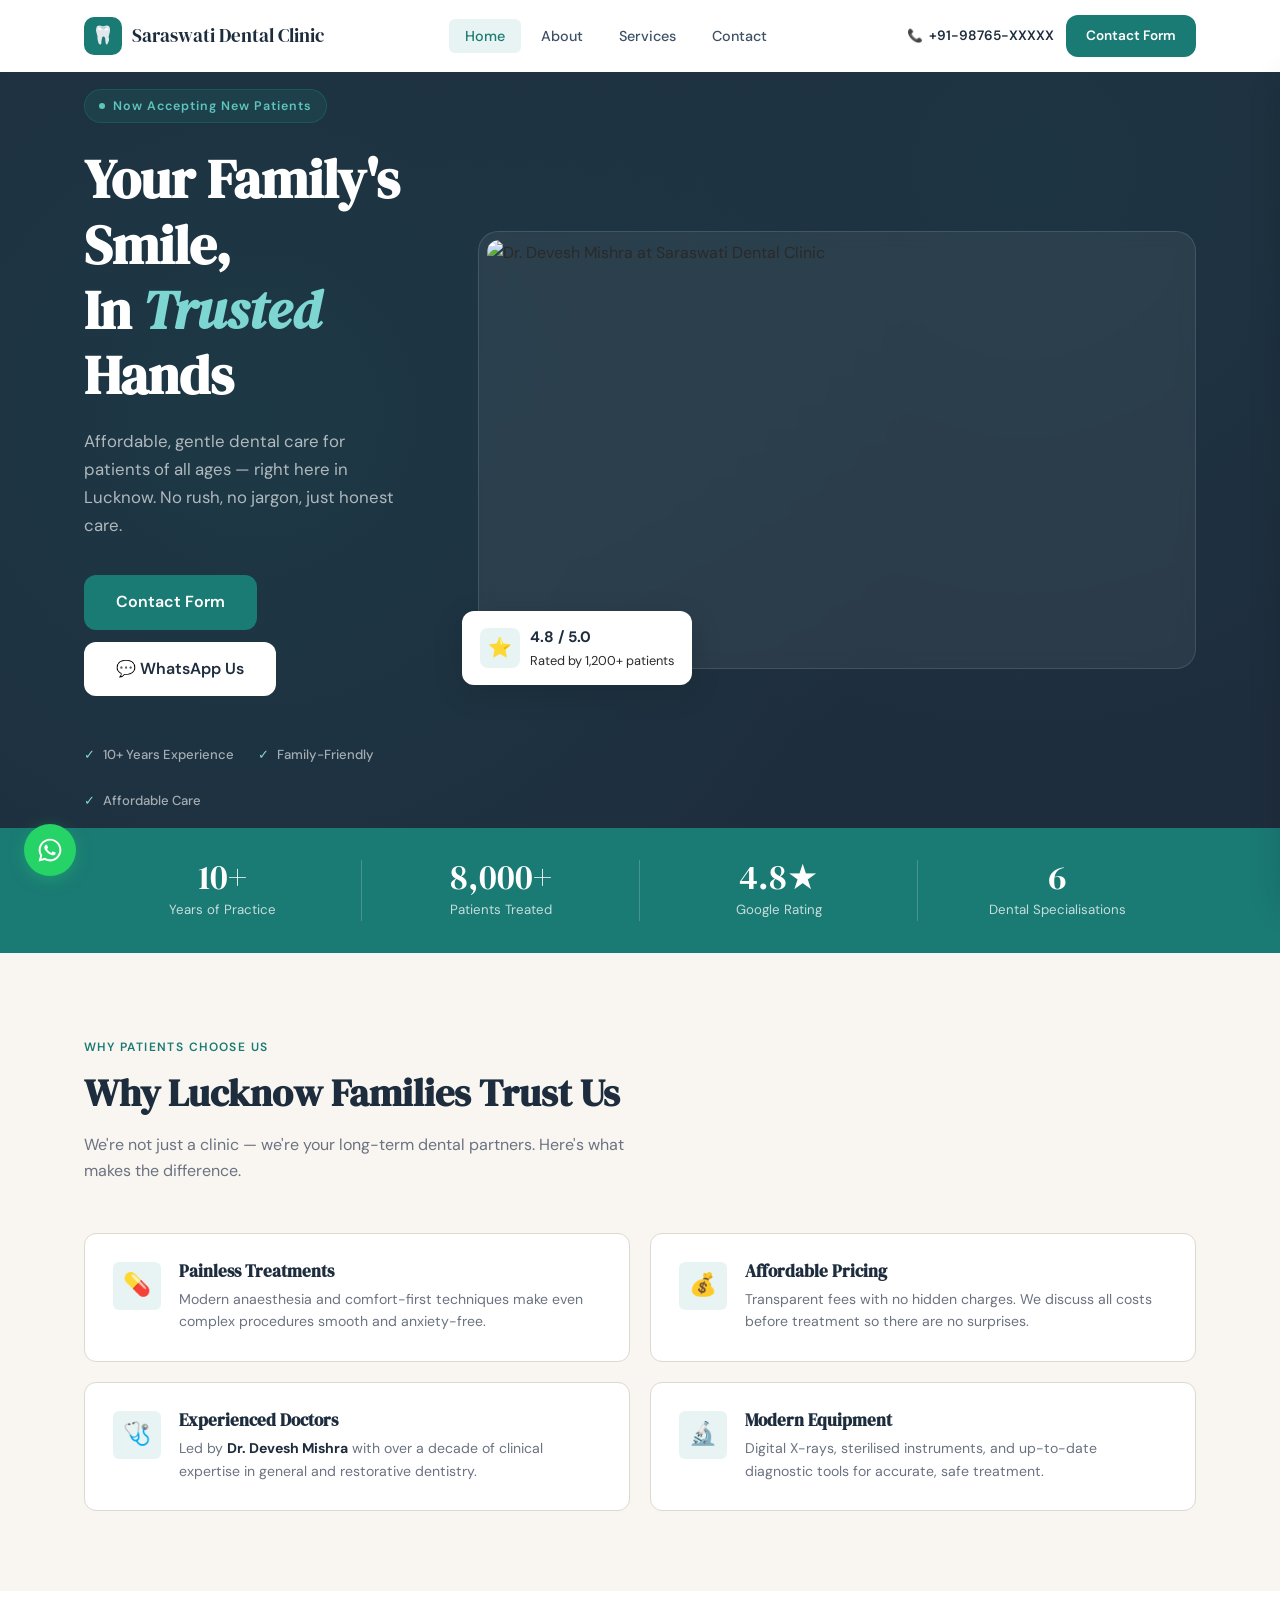
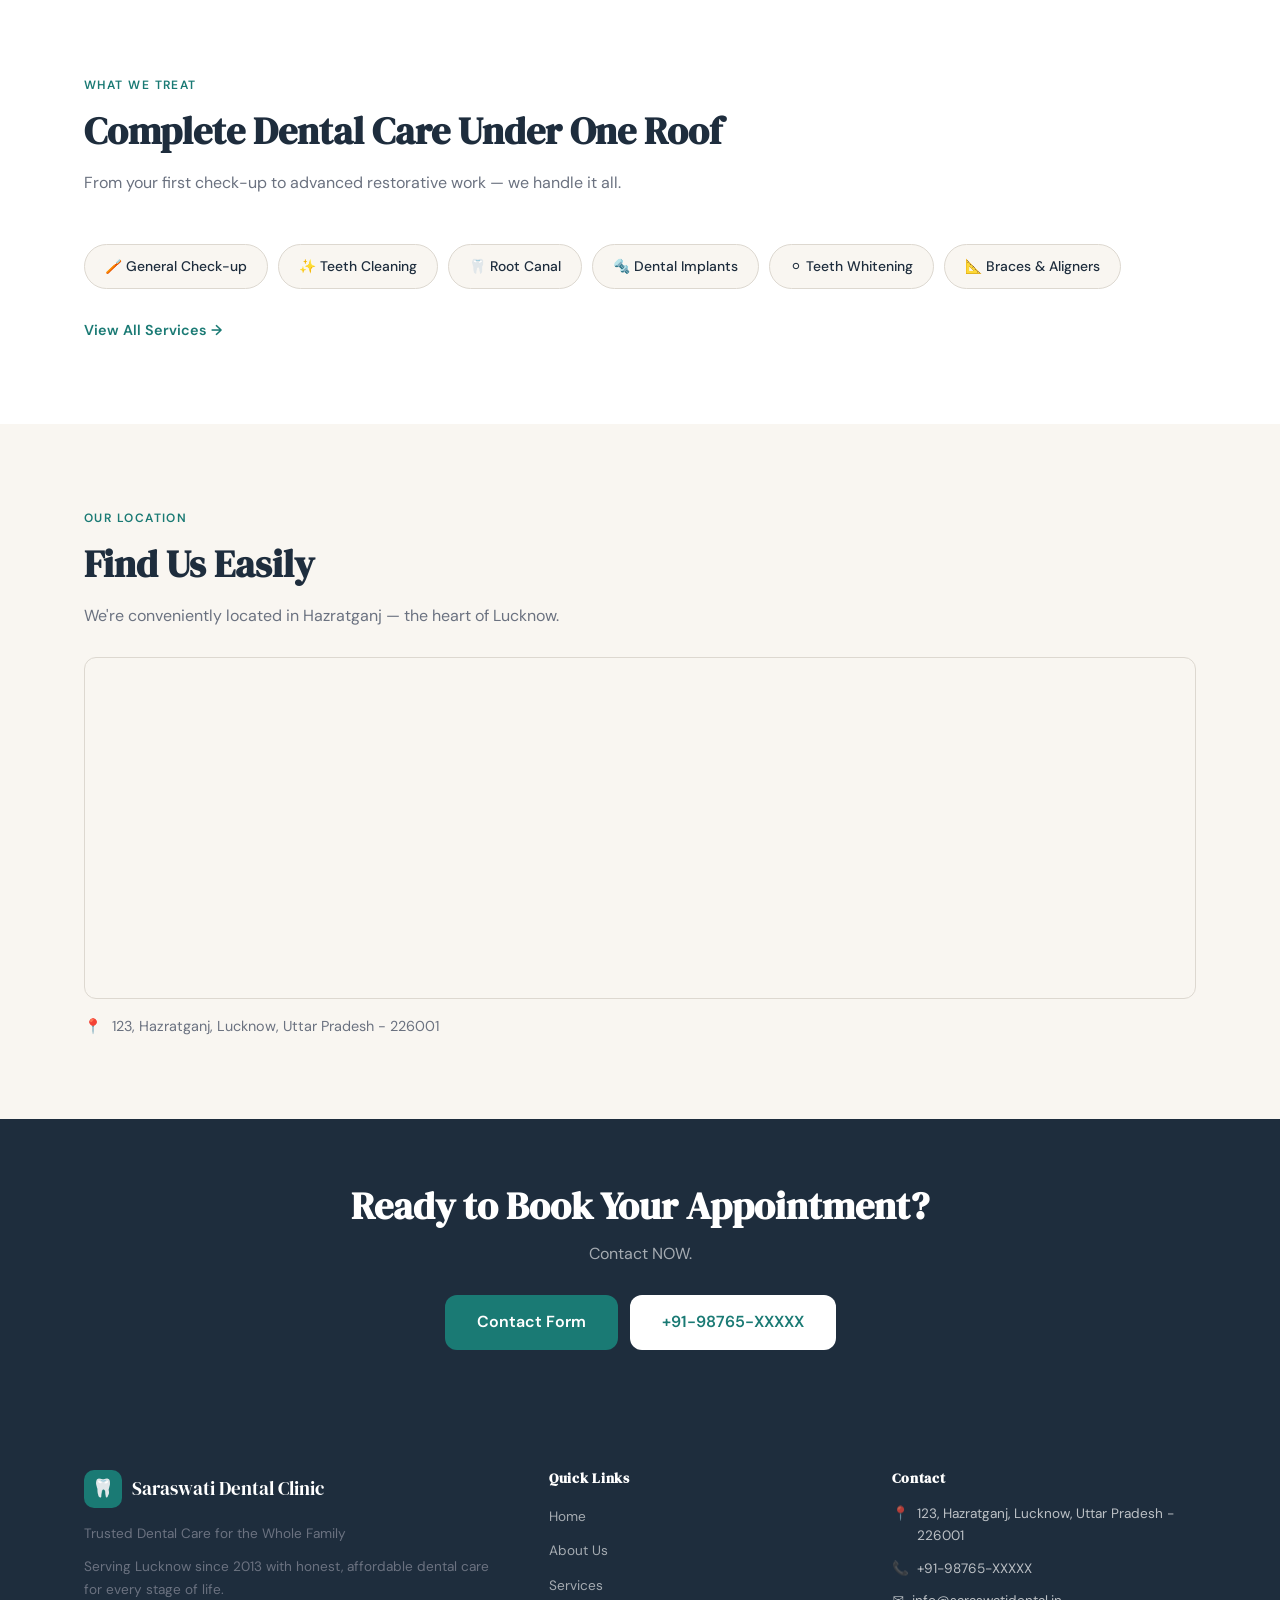
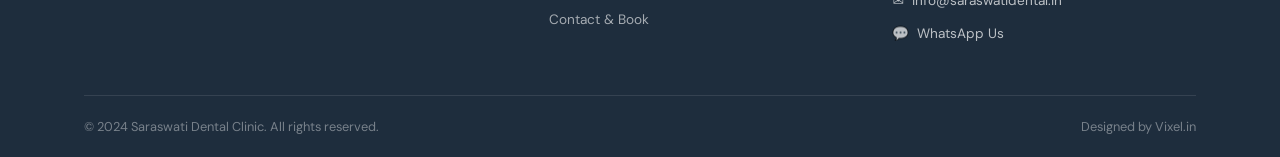
==== commit 58e07e35: "Update index.html" ====
--- a/index.html
+++ b/index.html
@@ -29,7 +29,7 @@
       </ul>
 
       <div class="nav-right">
-        <a href="#" data-config-href="phone" class="nav-phone" data-config="phone">+91-98765-XXXXX</a>
+        <a href="#" data-config-href="phone" class="nav-phone" data-config="phone">+91-92353-98009</a>
         <a href="contact.html" class="btn btn-primary" style="padding:10px 20px;font-size:0.85rem;">Contact Form</a>
         <button class="burger" id="burger" aria-label="Toggle menu">
           <span></span><span></span><span></span>
@@ -234,7 +234,7 @@
       <div class="footer-col">
         <h4>Contact</h4>
         <div class="footer-contact-item">📍 <span data-config="address">123, Hazratganj, Lucknow</span></div>
-        <div class="footer-contact-item">📞 <a href="#" data-config-href="phone" data-config="phone">+91-98765-43210</a></div>
+        <div class="footer-contact-item">📞 <a href="#" data-config-href="phone" data-config="phone">+91-92353-98009</a></div>
         <div class="footer-contact-item">✉️ <a href="#" data-config-href="email" data-config="email">info@saraswatidental.in</a></div>
         <div class="footer-contact-item">💬 <a href="#" data-config-href="whatsapp">WhatsApp Us</a></div>
       </div>
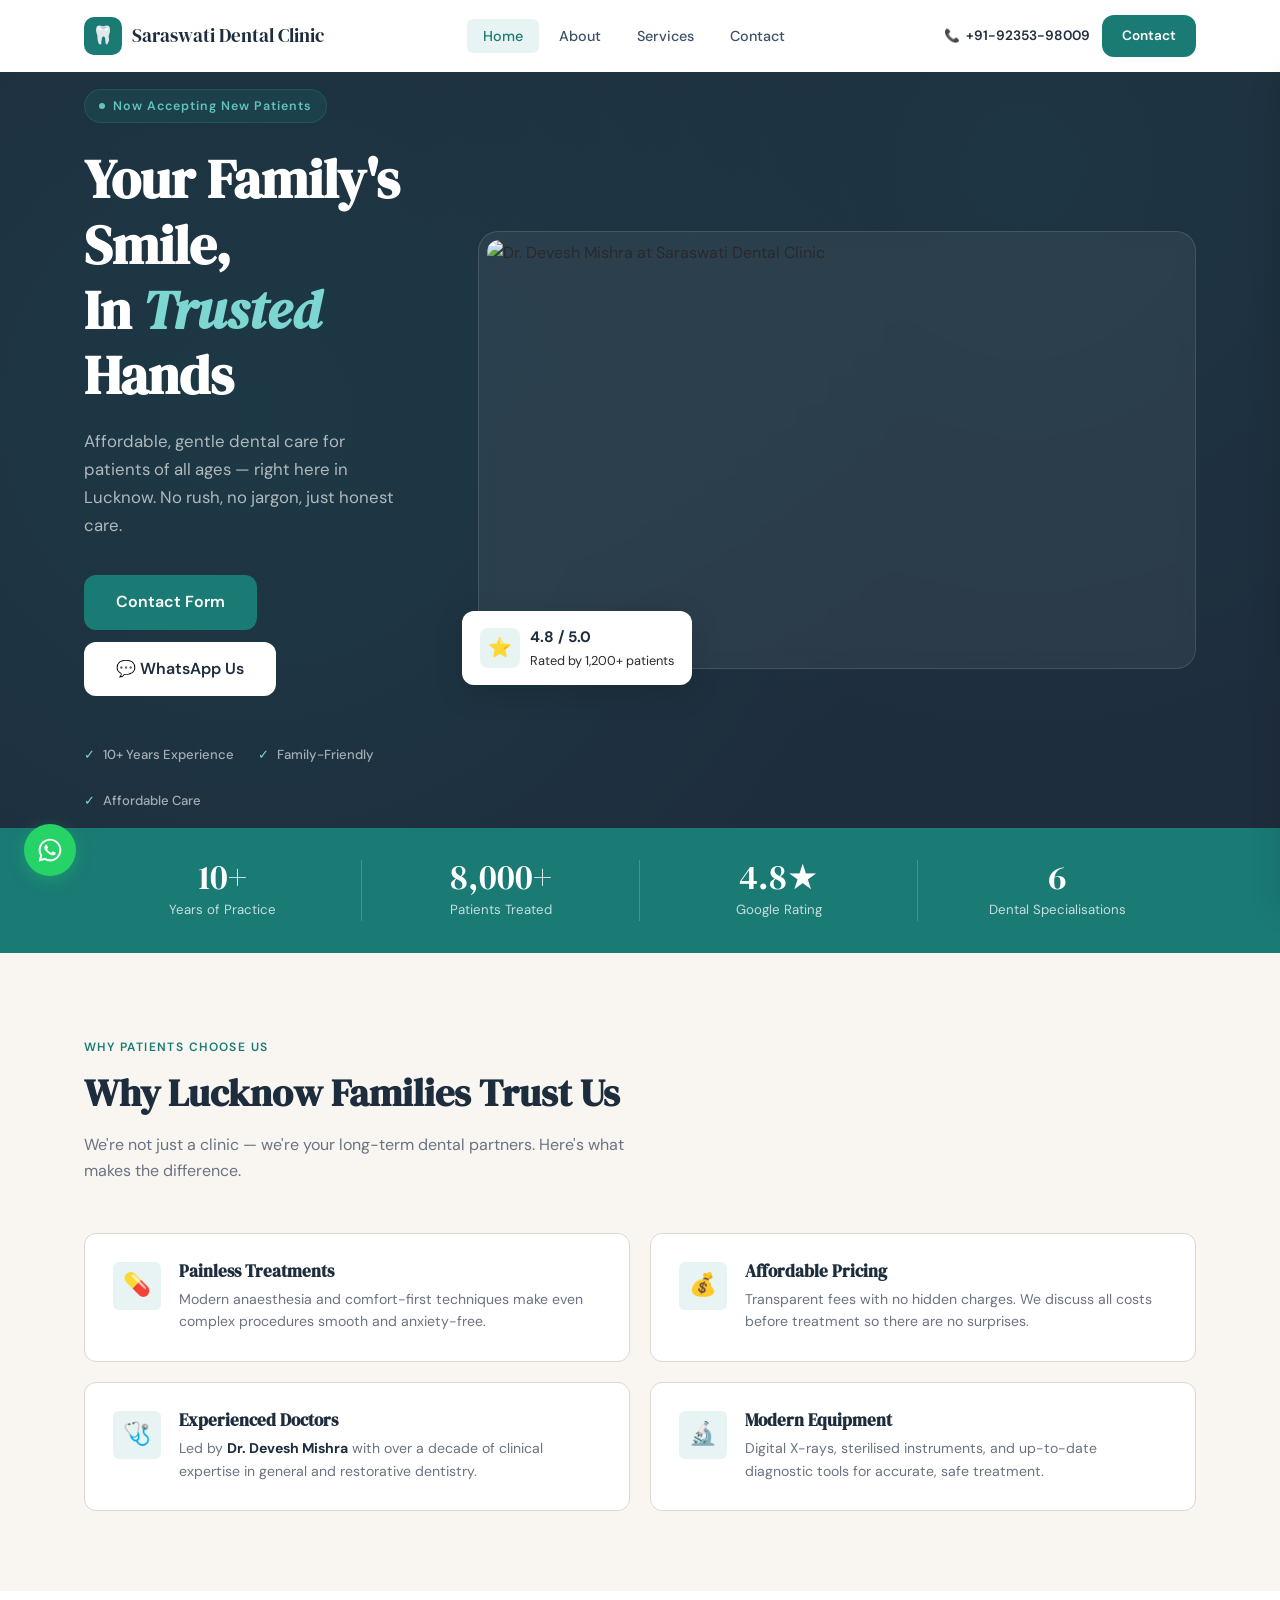
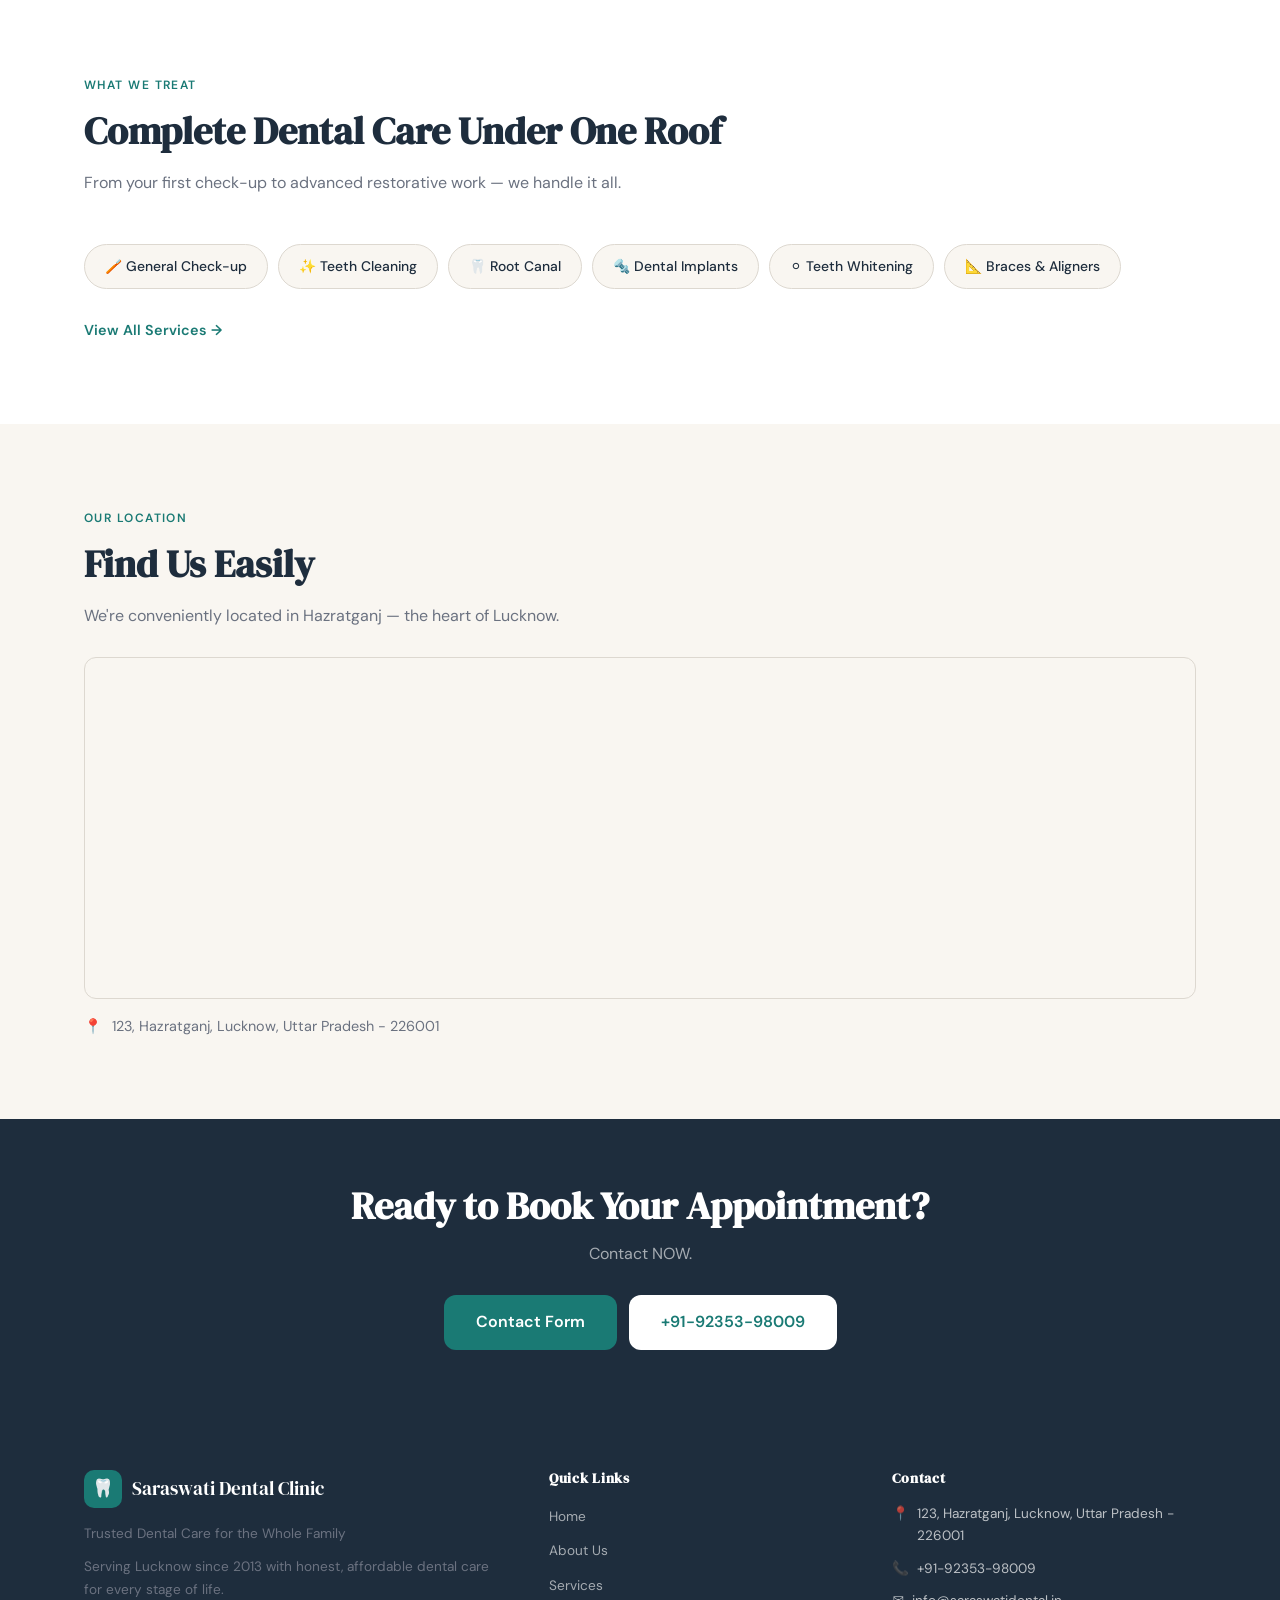
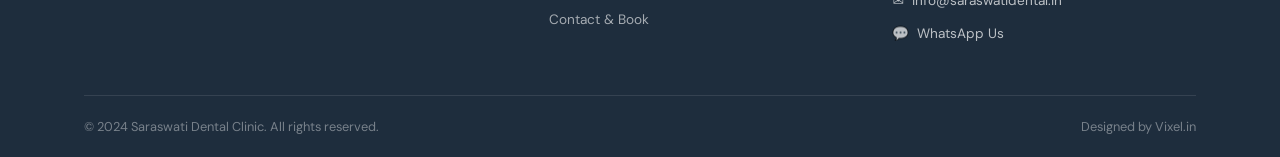
==== commit 47da1747: "Update index.html" ====
--- a/index.html
+++ b/index.html
@@ -30,7 +30,7 @@
 
       <div class="nav-right">
         <a href="#" data-config-href="phone" class="nav-phone" data-config="phone">+91-92353-98009</a>
-        <a href="contact.html" class="btn btn-primary" style="padding:10px 20px;font-size:0.85rem;">Contact Form</a>
+        <a href="contact.html" class="btn btn-primary" style="padding:10px 20px;font-size:0.85rem;">Contact</a>
         <button class="burger" id="burger" aria-label="Toggle menu">
           <span></span><span></span><span></span>
         </button>
@@ -45,7 +45,7 @@
   <a href="about.html"    class="nav-link">About</a>
   <a href="services.html" class="nav-link">Services</a>
   <a href="contact.html"  class="nav-link">Contact</a>
-  <a href="contact.html"  class="btn btn-primary mobile-cta">Contact Form</a>
+  <a href="contact.html"  class="btn btn-primary mobile-cta">Contact</a>
   <a href="#" data-config-href="phone" class="btn btn-outline" style="margin-top:8px;" data-config="phone"></a>
 </nav>
 
